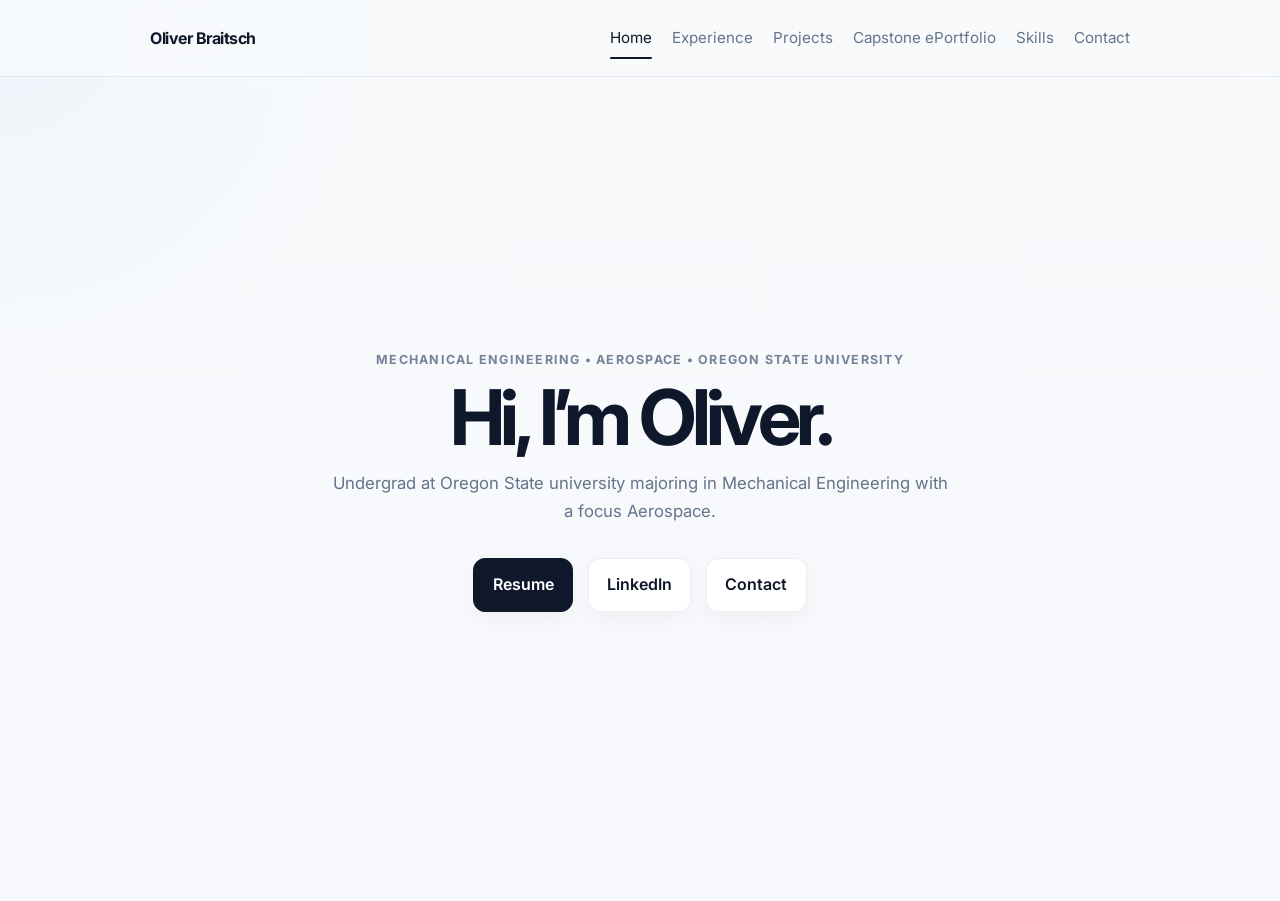
==== index.html @ 0f9520f4 "Update index.html" ====
<!DOCTYPE html>
<html lang="en">
<head>
  <meta charset="UTF-8" />
  <meta name="viewport" content="width=device-width, initial-scale=1.0" />
  <title>Oliver Braitsch</title>
  <link rel="preconnect" href="https://fonts.googleapis.com" />
  <link rel="preconnect" href="https://fonts.gstatic.com" crossorigin />
  <link href="https://fonts.googleapis.com/css2?family=Inter:wght@400;500;600;700&display=swap" rel="stylesheet" />
  <link rel="stylesheet" href="styles.css" />
</head>
<body>
  <header class="site-header">
    <div class="container nav">
      <a class="brand" href="index.html">Oliver Braitsch</a>
      <nav class="nav-links">
        <a class="active" href="index.html">Home</a>
        <a href="experience.html">Experience</a>
        <a href="projects.html">Projects</a>
        <a href="eportfolio.html">Capstone ePortfolio</a>
        <a href="skills.html">Skills</a>
        <a href="contact.html">Contact</a>
      </nav>
    </div>
  </header>

  <main class="center-home">
    <div class="home-content fade-in">
      <p class="kicker">Mechanical Engineering • Aerospace • Oregon State University</p>
      <h1>Hi, I’m Oliver.</h1>
      <p class="lead" style="margin: 0.25rem auto 0;">
        Undergrad at Oregon State university majoring in Mechanical Engineering with a focus Aerospace.
      </p>

      <div class="home-links fade-in delay-1">
        <a class="button primary" href="resume.pdf" target="_blank">Resume</a>
        <a class="button" href="https://linkedin.com/in/Oliver-Braitsch" target="_blank">LinkedIn</a>
        <a class="button" href="contact.html">Contact</a>
      </div>
    </div>
  </main>
</body>
</html>
---- styles.css ----
:root {
  --bg: #f6f8fb;
  --surface: rgba(255, 255, 255, 0.82);
  --surface-solid: #ffffff;
  --text: #0f172a;
  --muted: #64748b;
  --line: rgba(148, 163, 184, 0.18);
  --accent: #2563eb;
  --accent-soft: rgba(37, 99, 235, 0.08);
  --max: 980px;
  --radius: 22px;
  --shadow-sm: 0 6px 20px rgba(15, 23, 42, 0.04);
  --shadow-md: 0 12px 30px rgba(15, 23, 42, 0.06);
}

* {
  box-sizing: border-box;
}

html {
  scroll-behavior: smooth;
}

body {
  margin: 0;
  font-family: "Inter", Arial, Helvetica, sans-serif;
  background:
    radial-gradient(circle at top left, rgba(37, 99, 235, 0.04), transparent 25%),
    linear-gradient(180deg, #f8fafc 0%, #f6f8fb 100%);
  color: var(--text);
  line-height: 1.55;
}

a {
  color: inherit;
  text-decoration: none;
}

.container {
  width: min(calc(100% - 2rem), var(--max));
  margin: 0 auto;
}

.site-header {
  position: sticky;
  top: 0;
  z-index: 100;
  background: rgba(248, 250, 252, 0.78);
  backdrop-filter: blur(16px);
  border-bottom: 1px solid var(--line);
}

.nav {
  min-height: 76px;
  display: flex;
  align-items: center;
  justify-content: space-between;
  gap: 1rem;
  flex-wrap: wrap;
}

.brand {
  font-size: 1rem;
  font-weight: 700;
  letter-spacing: -0.03em;
}

.nav-links {
  display: flex;
  gap: 1.25rem;
  flex-wrap: wrap;
  align-items: center;
}

.nav-links a {
  font-size: 0.95rem;
  color: var(--muted);
  padding: 0.35rem 0;
  position: relative;
  transition: color 0.2s ease;
}

.nav-links a::after {
  content: "";
  position: absolute;
  left: 0;
  bottom: -0.2rem;
  width: 100%;
  height: 2px;
  border-radius: 999px;
  background: var(--text);
  transform: scaleX(0);
  transform-origin: center;
  transition: transform 0.2s ease;
}

.nav-links a:hover,
.nav-links a.active {
  color: var(--text);
}

.nav-links a.active::after {
  transform: scaleX(1);
}

main {
  padding: 4rem 0 5rem;
}

section {
  margin-bottom: 3.5rem;
}

.hero {
  min-height: calc(100vh - 76px);
  display: flex;
  align-items: center;
  justify-content: center;
}

h1 {
  font-size: clamp(2.5rem, 7vw, 4.8rem);
  line-height: 0.96;
  letter-spacing: -0.06em;
  margin: 0 0 1rem;
}

h2 {
  font-size: clamp(2rem, 4vw, 3rem);
  line-height: 1.02;
  letter-spacing: -0.05em;
  margin: 0 0 0.7rem;
}

h2::after {
  content: "";
  display: block;
  width: 42px;
  height: 3px;
  border-radius: 999px;
  background: var(--accent);
  margin-top: 0.55rem;
}

h3 {
  margin: 0;
  font-size: 1.12rem;
  line-height: 1.25;
  letter-spacing: -0.03em;
}

p {
  margin: 0;
}

.lead {
  max-width: 620px;
  color: var(--muted);
  font-size: 1.05rem;
  line-height: 1.65;
}

.section-intro {
  margin-bottom: 1.5rem;
}

.section-intro .lead {
  margin-top: 0.25rem;
}

.button-row {
  display: flex;
  justify-content: center;
  gap: 0.85rem;
  flex-wrap: wrap;
  margin-top: 1.75rem;
}

.button {
  display: inline-flex;
  align-items: center;
  justify-content: center;
  min-height: 46px;
  padding: 0.85rem 1.15rem;
  border-radius: 12px;
  border: 1px solid var(--line);
  background: var(--surface-solid);
  color: var(--text);
  font-weight: 600;
  box-shadow: var(--shadow-sm);
  transition: transform 0.2s ease, box-shadow 0.2s ease, border-color 0.2s ease;
}

.button:hover {
  transform: translateY(-1px);
  box-shadow: var(--shadow-md);
  border-color: rgba(15, 23, 42, 0.12);
}

.button.primary {
  background: var(--text);
  color: #ffffff;
  border-color: var(--text);
}

.grid-2,
.grid-3,
.simple-stack {
  display: grid;
  gap: 1rem;
}

.grid-2 {
  grid-template-columns: repeat(2, minmax(0, 1fr));
}

.grid-3 {
  grid-template-columns: repeat(3, minmax(0, 1fr));
}

.card {
  background: var(--surface);
  border: 1px solid var(--line);
  border-radius: var(--radius);
  padding: 1.2rem 1.25rem;
  box-shadow: var(--shadow-sm);
  backdrop-filter: blur(10px);
  transition: transform 0.2s ease, box-shadow 0.2s ease, border-color 0.2s ease;
}

.card:hover {
  transform: translateY(-2px);
  box-shadow: var(--shadow-md);
  border-color: rgba(15, 23, 42, 0.1);
}

.kicker {
  font-size: 0.78rem;
  font-weight: 700;
  text-transform: uppercase;
  letter-spacing: 0.1em;
  color: #74839a;
  margin-bottom: 0.7rem;
}

.muted {
  color: var(--muted);
  margin-top: 0.45rem;
}

.list {
  margin: 0.85rem 0 0;
  padding-left: 1.1rem;
  color: var(--muted);
}

.list li {
  margin-bottom: 0.45rem;
  padding-left: 0.1rem;
}

.link-inline {
  color: var(--accent);
  font-weight: 600;
  transition: opacity 0.2s ease;
}

.link-inline:hover {
  opacity: 0.8;
  text-decoration: underline;
}

.site-footer {
  border-top: 1px solid var(--line);
  padding: 1.5rem 0 2rem;
  color: var(--muted);
  font-size: 0.95rem;
}

.center-home {
  min-height: calc(100vh - 76px);
  display: flex;
  align-items: center;
  justify-content: center;
  text-align: center;
}

.home-content {
  max-width: 680px;
}

.home-links {
  margin-top: 2rem;
  display: flex;
  justify-content: center;
  gap: 0.9rem;
  flex-wrap: wrap;
}

.skill-tags {
  display: flex;
  flex-wrap: wrap;
  gap: 0.55rem;
  margin-top: 0.9rem;
}

.skill-tags span {
  font-size: 0.8rem;
  line-height: 1;
  padding: 0.5rem 0.72rem;
  border-radius: 999px;
  background: var(--accent-soft);
  border: 1px solid rgba(37, 99, 235, 0.08);
  color: var(--text);
  white-space: nowrap;
}

.contact-wrapper {
  text-align: center;
  max-width: 720px;
  margin: 0 auto;
}

.contact-wrapper .lead {
  margin: 0.5rem auto 0;
}

.contact-cards {
  display: flex;
  justify-content: center;
  gap: 1.2rem;
  margin-top: 2rem;
  flex-wrap: wrap;
}

.contact-card {
  width: 280px;
  text-align: center;
}

.fade-in {
  animation: fadeUp 0.5s ease both;
}

.fade-in.delay-1 {
  animation-delay: 0.08s;
}

.fade-in.delay-2 {
  animation-delay: 0.16s;
}

@keyframes fadeUp {
  from {
    opacity: 0;
    transform: translateY(10px);
  }
  to {
    opacity: 1;
    transform: translateY(0);
  }
}

@media (max-width: 820px) {
  main {
    padding: 3rem 0 4rem;
  }

  .grid-2,
  .grid-3 {
    grid-template-columns: 1fr;
  }

  .nav {
    padding: 0.8rem 0;
  }

  h1 {
    font-size: clamp(2.2rem, 10vw, 3.8rem);
  }

  h2 {
    font-size: clamp(1.8rem, 7vw, 2.4rem);
  }

  .card {
    padding: 1.05rem 1.05rem;
  }

  .contact-card {
    width: 100%;
  }
}
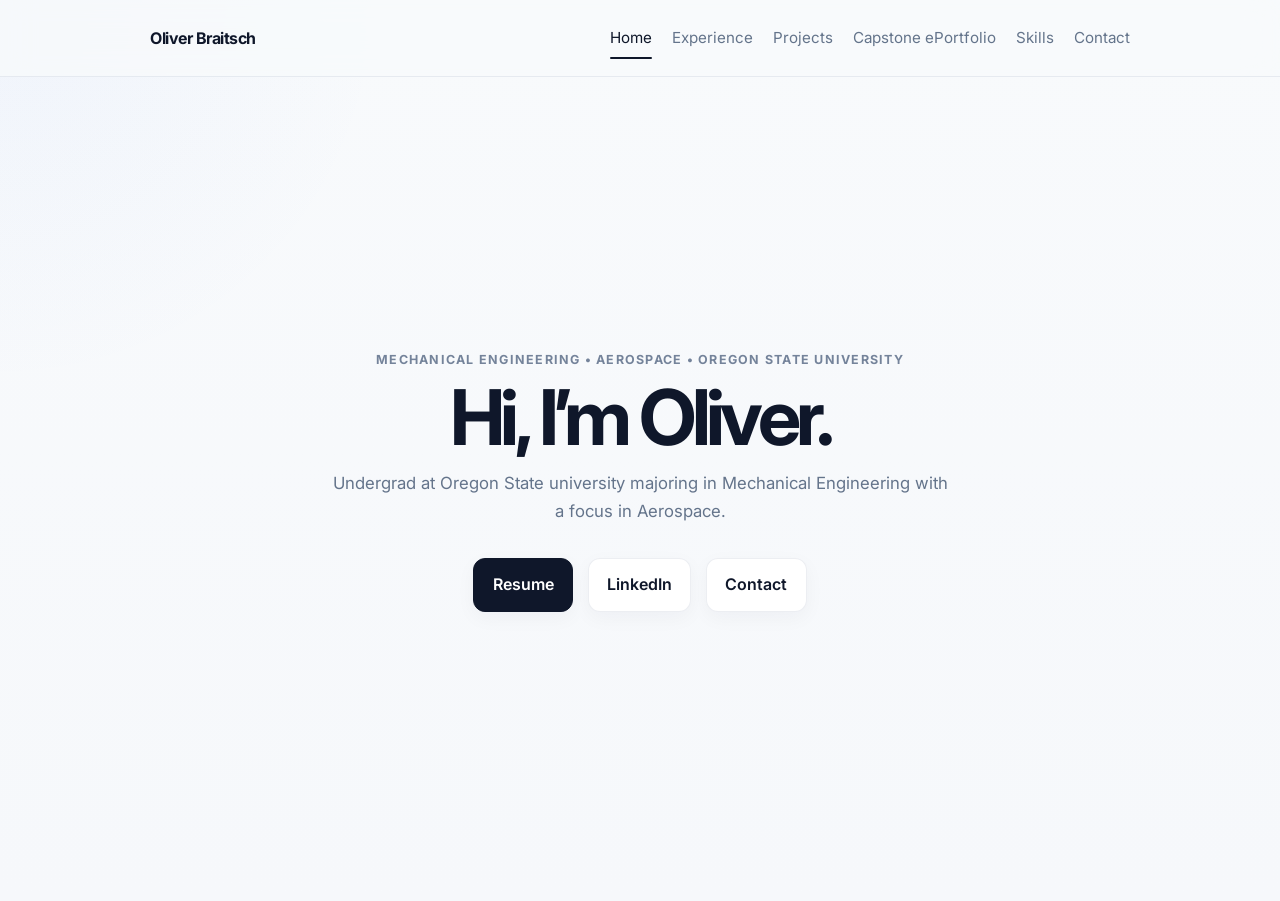
==== commit 9a2c80ee: "Update index.html" ====
--- a/index.html
+++ b/index.html
@@ -29,7 +29,7 @@
       <p class="kicker">Mechanical Engineering • Aerospace • Oregon State University</p>
       <h1>Hi, I’m Oliver.</h1>
       <p class="lead" style="margin: 0.25rem auto 0;">
-        Undergrad at Oregon State university majoring in Mechanical Engineering with a focus Aerospace.
+        Undergrad at Oregon State university majoring in Mechanical Engineering with a focus in Aerospace.
       </p>
 
       <div class="home-links fade-in delay-1">
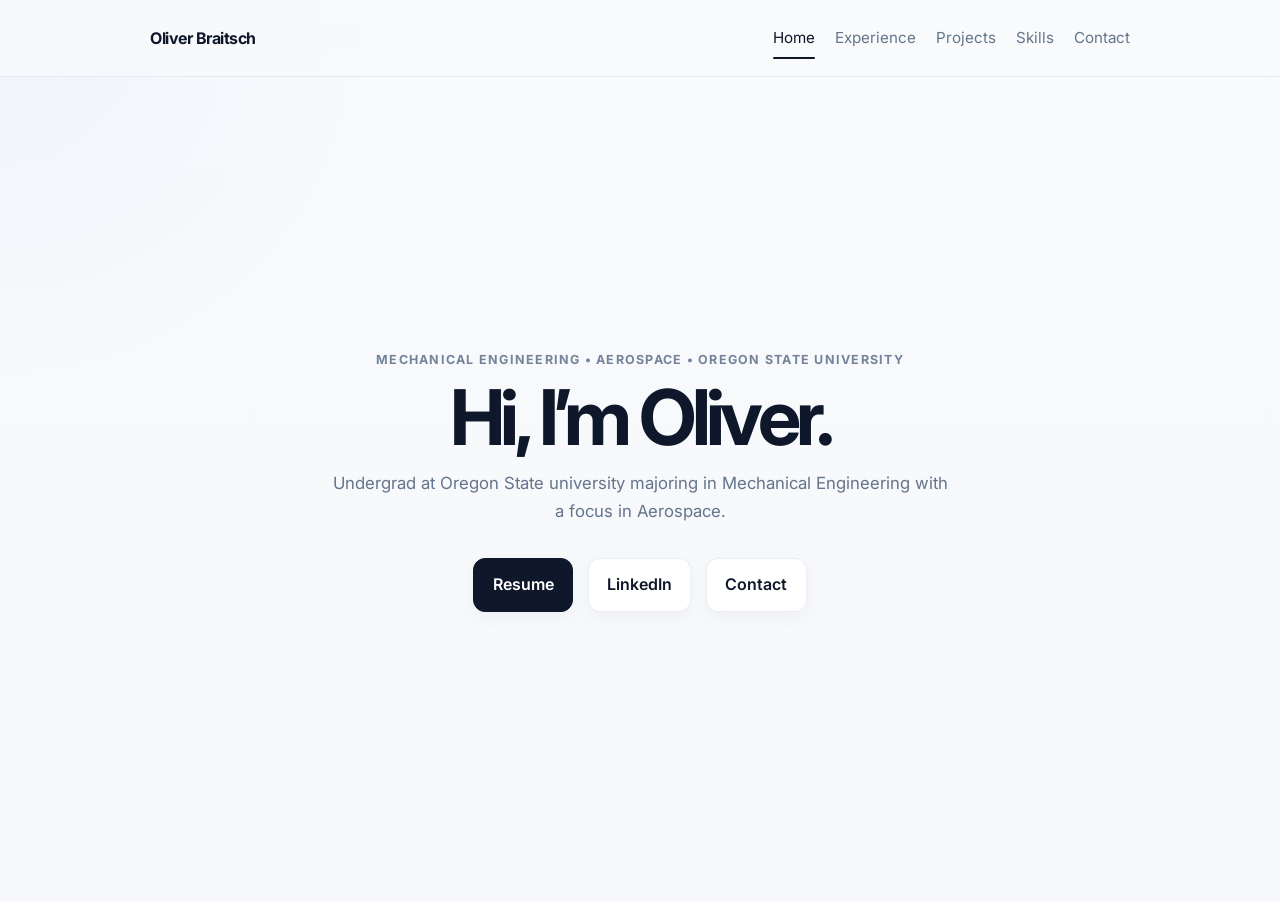
==== commit 901c43bf: "Update index.html" ====
--- a/index.html
+++ b/index.html
@@ -17,7 +17,6 @@
         <a class="active" href="index.html">Home</a>
         <a href="experience.html">Experience</a>
         <a href="projects.html">Projects</a>
-        <a href="eportfolio.html">Capstone ePortfolio</a>
         <a href="skills.html">Skills</a>
         <a href="contact.html">Contact</a>
       </nav>
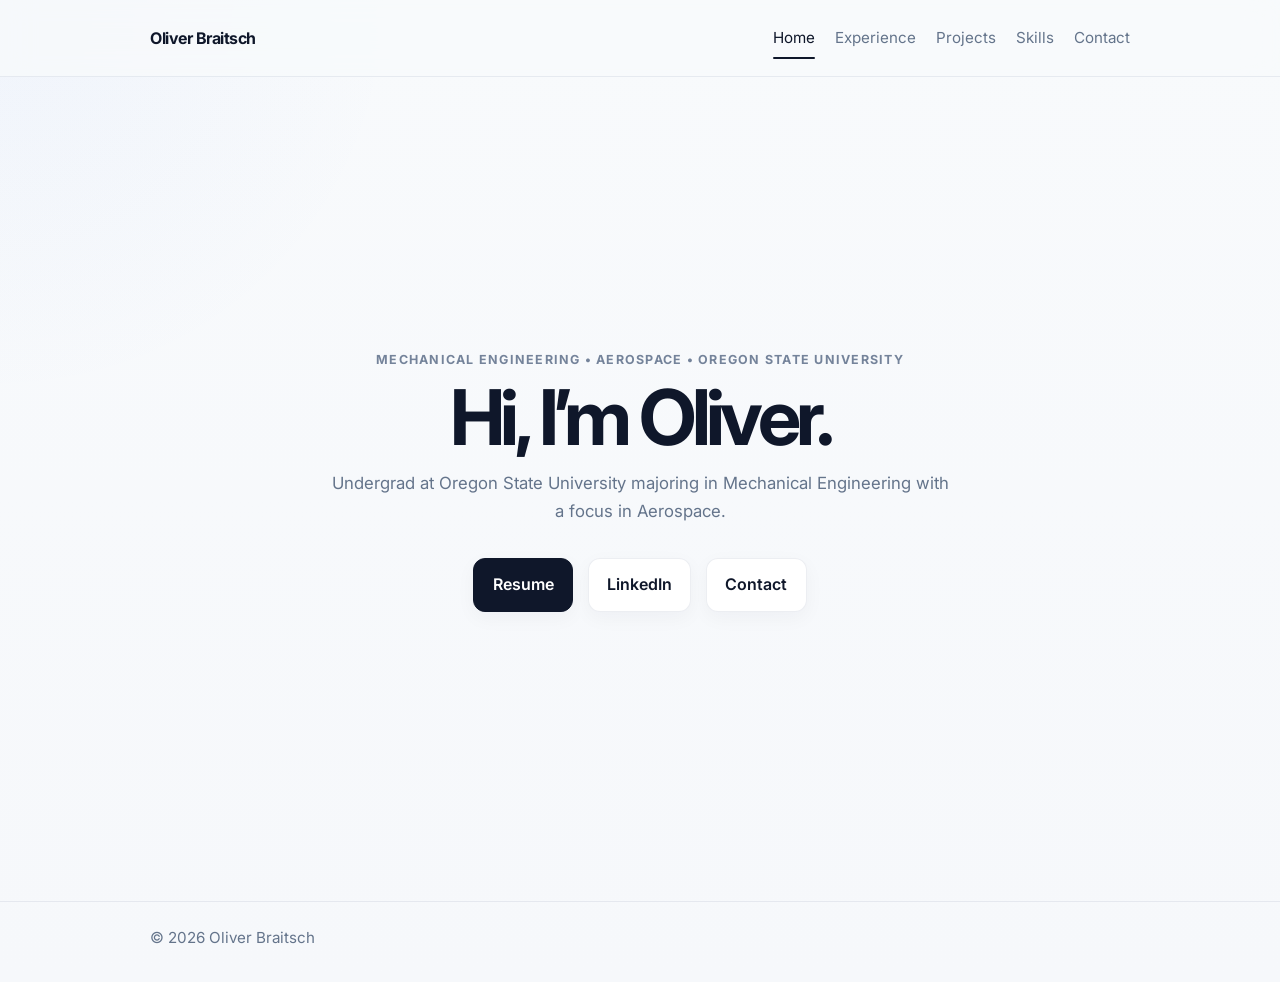
==== commit e31fc558: "Update errors" ====
--- a/index.html
+++ b/index.html
@@ -3,13 +3,15 @@
 <head>
   <meta charset="UTF-8" />
   <meta name="viewport" content="width=device-width, initial-scale=1.0" />
+  <meta name="description" content="Oliver Braitsch — Mechanical Engineering student at Oregon State University, aerospace focus. Resume, experience, projects, and contact." />
   <title>Oliver Braitsch</title>
   <link rel="preconnect" href="https://fonts.googleapis.com" />
   <link rel="preconnect" href="https://fonts.gstatic.com" crossorigin />
   <link href="https://fonts.googleapis.com/css2?family=Inter:wght@400;500;600;700&display=swap" rel="stylesheet" />
-  <link rel="stylesheet" href="styles.css" />
+  <link rel="stylesheet" href="css/styles.css" />
 </head>
 <body>
+  <a class="skip-link" href="#main">Skip to main content</a>
   <header class="site-header">
     <div class="container nav">
       <a class="brand" href="index.html">Oliver Braitsch</a>
@@ -23,20 +25,24 @@
     </div>
   </header>
 
-  <main class="center-home">
+  <main id="main" class="center-home">
     <div class="home-content fade-in">
       <p class="kicker">Mechanical Engineering • Aerospace • Oregon State University</p>
       <h1>Hi, I’m Oliver.</h1>
-      <p class="lead" style="margin: 0.25rem auto 0;">
-        Undergrad at Oregon State university majoring in Mechanical Engineering with a focus in Aerospace.
+      <p class="lead">
+        Undergrad at Oregon State University majoring in Mechanical Engineering with a focus in Aerospace.
       </p>
 
       <div class="home-links fade-in delay-1">
-        <a class="button primary" href="resume.pdf" target="_blank">Resume</a>
-        <a class="button" href="https://linkedin.com/in/Oliver-Braitsch" target="_blank">LinkedIn</a>
+        <a class="button primary" href="assets/files/resume.pdf" target="_blank" rel="noopener noreferrer">Resume</a>
+        <a class="button" href="https://www.linkedin.com/in/oliver-braitsch" target="_blank" rel="noopener noreferrer">LinkedIn</a>
         <a class="button" href="contact.html">Contact</a>
       </div>
     </div>
   </main>
+
+  <footer class="site-footer">
+    <div class="container">© 2026 Oliver Braitsch</div>
+  </footer>
 </body>
 </html>
--- a/css/styles.css
+++ b/css/styles.css
@@ -0,0 +1,454 @@
+:root {
+  --bg: #f6f8fb;
+  --surface: rgba(255, 255, 255, 0.82);
+  --surface-solid: #ffffff;
+  --text: #0f172a;
+  --muted: #64748b;
+  --line: rgba(148, 163, 184, 0.18);
+  --accent: #2563eb;
+  --accent-soft: rgba(37, 99, 235, 0.08);
+  --max: 980px;
+  --radius: 22px;
+  --shadow-sm: 0 6px 20px rgba(15, 23, 42, 0.04);
+  --shadow-md: 0 12px 30px rgba(15, 23, 42, 0.06);
+}
+
+* {
+  box-sizing: border-box;
+}
+
+html {
+  scroll-behavior: smooth;
+}
+
+body {
+  margin: 0;
+  font-family: "Inter", Arial, Helvetica, sans-serif;
+  background:
+    radial-gradient(circle at top left, rgba(37, 99, 235, 0.04), transparent 25%),
+    linear-gradient(180deg, #f8fafc 0%, #f6f8fb 100%);
+  color: var(--text);
+  line-height: 1.55;
+}
+
+a {
+  color: inherit;
+  text-decoration: none;
+}
+
+.skip-link {
+  position: absolute;
+  left: 0.75rem;
+  top: -100px;
+  z-index: 200;
+  padding: 0.5rem 1rem;
+  background: var(--surface-solid);
+  border: 1px solid var(--line);
+  border-radius: 10px;
+  font-weight: 600;
+  font-size: 0.9rem;
+  color: var(--text);
+  box-shadow: var(--shadow-sm);
+  transition: top 0.15s ease;
+}
+
+.skip-link:focus {
+  top: 0.75rem;
+}
+
+.skip-link:focus-visible {
+  outline: 2px solid var(--accent);
+  outline-offset: 3px;
+}
+
+a:focus-visible,
+.button:focus-visible,
+.link-inline:focus-visible,
+.nav-links a:focus-visible {
+  outline: 2px solid var(--accent);
+  outline-offset: 3px;
+}
+
+@media (prefers-reduced-motion: reduce) {
+  html {
+    scroll-behavior: auto;
+  }
+
+  .skip-link {
+    transition: none;
+  }
+
+  .fade-in,
+  .fade-in.delay-1,
+  .fade-in.delay-2 {
+    animation: none !important;
+  }
+}
+
+.container {
+  width: min(calc(100% - 2rem), var(--max));
+  margin: 0 auto;
+}
+
+.site-header {
+  position: sticky;
+  top: 0;
+  z-index: 100;
+  background: rgba(248, 250, 252, 0.78);
+  backdrop-filter: blur(16px);
+  border-bottom: 1px solid var(--line);
+}
+
+.nav {
+  min-height: 76px;
+  display: flex;
+  align-items: center;
+  justify-content: space-between;
+  gap: 1rem;
+  flex-wrap: wrap;
+}
+
+.brand {
+  font-size: 1rem;
+  font-weight: 700;
+  letter-spacing: -0.03em;
+}
+
+.nav-links {
+  display: flex;
+  gap: 1.25rem;
+  flex-wrap: wrap;
+  align-items: center;
+}
+
+.nav-links a {
+  font-size: 0.95rem;
+  color: var(--muted);
+  padding: 0.35rem 0;
+  position: relative;
+  transition: color 0.2s ease;
+}
+
+.nav-links a::after {
+  content: "";
+  position: absolute;
+  left: 0;
+  bottom: -0.2rem;
+  width: 100%;
+  height: 2px;
+  border-radius: 999px;
+  background: var(--text);
+  transform: scaleX(0);
+  transform-origin: center;
+  transition: transform 0.2s ease;
+}
+
+.nav-links a:hover,
+.nav-links a.active {
+  color: var(--text);
+}
+
+.nav-links a.active::after {
+  transform: scaleX(1);
+}
+
+main {
+  padding: 4rem 0 5rem;
+}
+
+section {
+  margin-bottom: 3.5rem;
+}
+
+.hero {
+  min-height: calc(100vh - 76px);
+  display: flex;
+  align-items: center;
+  justify-content: center;
+}
+
+h1 {
+  font-size: clamp(2.5rem, 7vw, 4.8rem);
+  line-height: 0.96;
+  letter-spacing: -0.06em;
+  margin: 0 0 1rem;
+}
+
+h2 {
+  font-size: clamp(2rem, 4vw, 3rem);
+  line-height: 1.02;
+  letter-spacing: -0.05em;
+  margin: 0 0 0.7rem;
+}
+
+h2::after {
+  content: "";
+  display: block;
+  width: 42px;
+  height: 3px;
+  border-radius: 999px;
+  background: var(--accent);
+  margin-top: 0.55rem;
+}
+
+h3 {
+  margin: 0;
+  font-size: 1.12rem;
+  line-height: 1.25;
+  letter-spacing: -0.03em;
+}
+
+p {
+  margin: 0;
+}
+
+.lead {
+  max-width: 620px;
+  color: var(--muted);
+  font-size: 1.05rem;
+  line-height: 1.65;
+}
+
+.section-intro {
+  margin-bottom: 1.5rem;
+}
+
+.section-intro .lead {
+  margin-top: 0.25rem;
+}
+
+.button-row {
+  display: flex;
+  justify-content: center;
+  gap: 0.85rem;
+  flex-wrap: wrap;
+  margin-top: 1.75rem;
+}
+
+.button {
+  display: inline-flex;
+  align-items: center;
+  justify-content: center;
+  min-height: 46px;
+  padding: 0.85rem 1.15rem;
+  border-radius: 12px;
+  border: 1px solid var(--line);
+  background: var(--surface-solid);
+  color: var(--text);
+  font-weight: 600;
+  box-shadow: var(--shadow-sm);
+  transition: transform 0.2s ease, box-shadow 0.2s ease, border-color 0.2s ease;
+}
+
+.button:hover {
+  transform: translateY(-1px);
+  box-shadow: var(--shadow-md);
+  border-color: rgba(15, 23, 42, 0.12);
+}
+
+.button.primary {
+  background: var(--text);
+  color: #ffffff;
+  border-color: var(--text);
+}
+
+.grid-2,
+.grid-3,
+.simple-stack {
+  display: grid;
+  gap: 1rem;
+}
+
+.grid-2 {
+  grid-template-columns: repeat(2, minmax(0, 1fr));
+}
+
+.grid-3 {
+  grid-template-columns: repeat(3, minmax(0, 1fr));
+}
+
+.card {
+  background: var(--surface);
+  border: 1px solid var(--line);
+  border-radius: var(--radius);
+  padding: 1.2rem 1.25rem;
+  box-shadow: var(--shadow-sm);
+  backdrop-filter: blur(10px);
+  transition: transform 0.2s ease, box-shadow 0.2s ease, border-color 0.2s ease;
+}
+
+.card:hover {
+  transform: translateY(-2px);
+  box-shadow: var(--shadow-md);
+  border-color: rgba(15, 23, 42, 0.1);
+}
+
+.kicker {
+  font-size: 0.78rem;
+  font-weight: 700;
+  text-transform: uppercase;
+  letter-spacing: 0.1em;
+  color: #74839a;
+  margin-bottom: 0.7rem;
+}
+
+.muted {
+  color: var(--muted);
+  margin-top: 0.45rem;
+}
+
+.list {
+  margin: 0.85rem 0 0;
+  padding-left: 1.1rem;
+  color: var(--muted);
+}
+
+.list li {
+  margin-bottom: 0.45rem;
+  padding-left: 0.1rem;
+}
+
+.link-inline {
+  color: var(--accent);
+  font-weight: 600;
+  transition: opacity 0.2s ease;
+}
+
+.link-inline:hover {
+  opacity: 0.8;
+  text-decoration: underline;
+}
+
+.site-footer {
+  border-top: 1px solid var(--line);
+  padding: 1.5rem 0 2rem;
+  color: var(--muted);
+  font-size: 0.95rem;
+}
+
+.center-home {
+  min-height: calc(100vh - 76px);
+  display: flex;
+  align-items: center;
+  justify-content: center;
+  text-align: center;
+}
+
+.home-content {
+  max-width: 680px;
+}
+
+.home-content .lead {
+  margin: 0.25rem auto 0;
+}
+
+.eportfolio-stack {
+  margin-top: 2rem;
+}
+
+.card-link-row {
+  margin-top: 0.6rem;
+}
+
+.home-links {
+  margin-top: 2rem;
+  display: flex;
+  justify-content: center;
+  gap: 0.9rem;
+  flex-wrap: wrap;
+}
+
+.skill-tags {
+  display: flex;
+  flex-wrap: wrap;
+  gap: 0.55rem;
+  margin-top: 0.9rem;
+}
+
+.skill-tags span {
+  font-size: 0.8rem;
+  line-height: 1;
+  padding: 0.5rem 0.72rem;
+  border-radius: 999px;
+  background: var(--accent-soft);
+  border: 1px solid rgba(37, 99, 235, 0.08);
+  color: var(--text);
+  white-space: nowrap;
+}
+
+.contact-wrapper {
+  text-align: center;
+  max-width: 720px;
+  margin: 0 auto;
+}
+
+.contact-wrapper .lead {
+  margin: 0.5rem auto 0;
+}
+
+.contact-cards {
+  display: flex;
+  justify-content: center;
+  gap: 1.2rem;
+  margin-top: 2rem;
+  flex-wrap: wrap;
+}
+
+.contact-card {
+  width: 280px;
+  text-align: center;
+}
+
+.fade-in {
+  animation: fadeUp 0.5s ease both;
+}
+
+.fade-in.delay-1 {
+  animation-delay: 0.08s;
+}
+
+.fade-in.delay-2 {
+  animation-delay: 0.16s;
+}
+
+@keyframes fadeUp {
+  from {
+    opacity: 0;
+    transform: translateY(10px);
+  }
+  to {
+    opacity: 1;
+    transform: translateY(0);
+  }
+}
+
+@media (max-width: 820px) {
+  main {
+    padding: 3rem 0 4rem;
+  }
+
+  .grid-2,
+  .grid-3 {
+    grid-template-columns: 1fr;
+  }
+
+  .nav {
+    padding: 0.8rem 0;
+  }
+
+  h1 {
+    font-size: clamp(2.2rem, 10vw, 3.8rem);
+  }
+
+  h2 {
+    font-size: clamp(1.8rem, 7vw, 2.4rem);
+  }
+
+  .card {
+    padding: 1.05rem 1.05rem;
+  }
+
+  .contact-card {
+    width: 100%;
+  }
+}
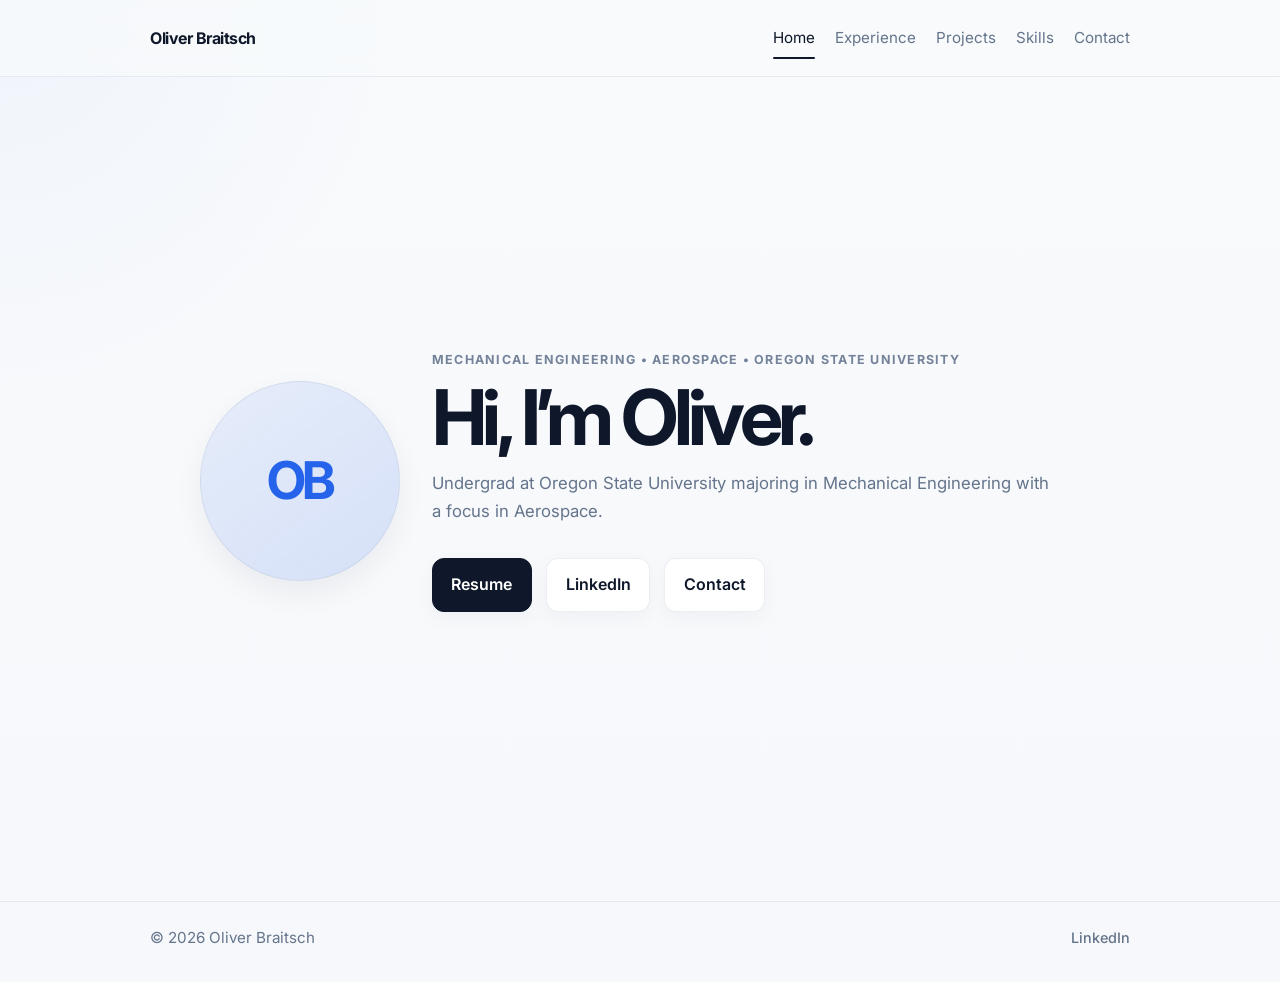
==== commit 2e48a854: "Update styles" ====
--- a/index.html
+++ b/index.html
@@ -4,11 +4,50 @@
   <meta charset="UTF-8" />
   <meta name="viewport" content="width=device-width, initial-scale=1.0" />
   <meta name="description" content="Oliver Braitsch — Mechanical Engineering student at Oregon State University, aerospace focus. Resume, experience, projects, and contact." />
+  <meta name="theme-color" content="#f6f8fb" media="(prefers-color-scheme: light)" />
+  <meta name="theme-color" content="#0b1120" media="(prefers-color-scheme: dark)" />
   <title>Oliver Braitsch</title>
+  <link rel="canonical" href="https://obraitsch.github.io/" />
+  <meta property="og:type" content="website" />
+  <meta property="og:site_name" content="Oliver Braitsch" />
+  <meta property="og:title" content="Oliver Braitsch" />
+  <meta property="og:description" content="Mechanical Engineering student at Oregon State University, aerospace focus. Resume, experience, projects, and contact." />
+  <meta property="og:url" content="https://obraitsch.github.io/" />
+  <meta property="og:image" content="https://obraitsch.github.io/assets/images/og-image.svg" />
+  <meta name="twitter:card" content="summary_large_image" />
+  <meta name="twitter:title" content="Oliver Braitsch" />
+  <meta name="twitter:description" content="Mechanical Engineering student at Oregon State University, aerospace focus. Resume, experience, projects, and contact." />
+  <meta name="twitter:image" content="https://obraitsch.github.io/assets/images/og-image.svg" />
+  <link rel="icon" href="assets/images/favicon.svg" type="image/svg+xml" />
   <link rel="preconnect" href="https://fonts.googleapis.com" />
   <link rel="preconnect" href="https://fonts.gstatic.com" crossorigin />
   <link href="https://fonts.googleapis.com/css2?family=Inter:wght@400;500;600;700&display=swap" rel="stylesheet" />
   <link rel="stylesheet" href="css/styles.css" />
+  <script type="application/ld+json">
+  {
+    "@context": "https://schema.org",
+    "@graph": [
+      {
+        "@type": "WebSite",
+        "name": "Oliver Braitsch",
+        "url": "https://obraitsch.github.io/"
+      },
+      {
+        "@type": "Person",
+        "name": "Oliver Braitsch",
+        "url": "https://obraitsch.github.io/",
+        "jobTitle": "Mechanical Engineering Student",
+        "affiliation": {
+          "@type": "CollegeOrUniversity",
+          "name": "Oregon State University"
+        },
+        "sameAs": [
+          "https://www.linkedin.com/in/oliver-braitsch"
+        ]
+      }
+    ]
+  }
+  </script>
 </head>
 <body>
   <a class="skip-link" href="#main">Skip to main content</a>
@@ -25,24 +64,35 @@
     </div>
   </header>
 
-  <main id="main" class="center-home">
-    <div class="home-content fade-in">
-      <p class="kicker">Mechanical Engineering • Aerospace • Oregon State University</p>
-      <h1>Hi, I’m Oliver.</h1>
-      <p class="lead">
-        Undergrad at Oregon State University majoring in Mechanical Engineering with a focus in Aerospace.
-      </p>
+  <main id="main" class="center-home home-hero-page">
+    <div class="home-hero">
+      <div class="home-avatar fade-in" role="img" aria-label="Oliver Braitsch initials">
+        <span class="home-avatar__initials" aria-hidden="true">OB</span>
+      </div>
+      <div class="home-content fade-in delay-1">
+        <p class="kicker">Mechanical Engineering • Aerospace • Oregon State University</p>
+        <h1>Hi, I’m Oliver.</h1>
+        <p class="lead">
+          Undergrad at Oregon State University majoring in Mechanical Engineering with a focus in Aerospace.
+        </p>
 
-      <div class="home-links fade-in delay-1">
-        <a class="button primary" href="assets/files/resume.pdf" target="_blank" rel="noopener noreferrer">Resume</a>
-        <a class="button" href="https://www.linkedin.com/in/oliver-braitsch" target="_blank" rel="noopener noreferrer">LinkedIn</a>
-        <a class="button" href="contact.html">Contact</a>
+        <div class="home-links fade-in delay-2">
+          <a class="button primary" href="assets/files/resume.pdf" target="_blank" rel="noopener noreferrer">Resume</a>
+          <a class="button" href="https://www.linkedin.com/in/oliver-braitsch" target="_blank" rel="noopener noreferrer">LinkedIn</a>
+          <a class="button" href="contact.html">Contact</a>
+        </div>
       </div>
     </div>
   </main>
 
   <footer class="site-footer">
-    <div class="container">© 2026 Oliver Braitsch</div>
+    <div class="container footer-inner">
+      <span>© 2026 Oliver Braitsch</span>
+      <div class="footer-social">
+        <a href="https://www.linkedin.com/in/oliver-braitsch" target="_blank" rel="noopener noreferrer">LinkedIn</a>
+      </div>
+    </div>
   </footer>
+  <script src="assets/js/site.js" defer></script>
 </body>
 </html>
--- a/css/styles.css
+++ b/css/styles.css
@@ -7,6 +7,8 @@
   --line: rgba(148, 163, 184, 0.18);
   --accent: #2563eb;
   --accent-soft: rgba(37, 99, 235, 0.08);
+  --kicker-color: #74839a;
+  --tag-border: rgba(37, 99, 235, 0.08);
   --max: 980px;
   --radius: 22px;
   --shadow-sm: 0 6px 20px rgba(15, 23, 42, 0.04);
@@ -288,7 +290,7 @@
   font-weight: 700;
   text-transform: uppercase;
   letter-spacing: 0.1em;
-  color: #74839a;
+  color: var(--kicker-color);
   margin-bottom: 0.7rem;
 }
 
@@ -326,6 +328,35 @@
   font-size: 0.95rem;
 }
 
+.footer-inner {
+  display: flex;
+  flex-wrap: wrap;
+  align-items: center;
+  justify-content: space-between;
+  gap: 1rem;
+}
+
+.footer-social {
+  display: flex;
+  align-items: center;
+  gap: 0.5rem;
+  font-size: 0.9rem;
+}
+
+.footer-social a {
+  color: var(--muted);
+  font-weight: 500;
+}
+
+.footer-social a:hover {
+  color: var(--text);
+}
+
+.footer-dot {
+  color: var(--line);
+  user-select: none;
+}
+
 .center-home {
   min-height: calc(100vh - 76px);
   display: flex;
@@ -334,6 +365,58 @@
   text-align: center;
 }
 
+.home-hero-page.center-home {
+  padding-left: 1rem;
+  padding-right: 1rem;
+}
+
+.home-hero {
+  display: grid;
+  gap: 2rem;
+  align-items: center;
+  justify-items: center;
+  width: 100%;
+  max-width: 880px;
+  margin: 0 auto;
+  text-align: center;
+}
+
+@media (min-width: 768px) {
+  .home-hero {
+    grid-template-columns: auto minmax(0, 1fr);
+    justify-items: start;
+    text-align: left;
+  }
+
+  .home-hero .home-content {
+    text-align: left;
+  }
+
+  .home-hero .home-links {
+    justify-content: flex-start;
+  }
+}
+
+.home-avatar {
+  width: clamp(120px, 28vw, 200px);
+  aspect-ratio: 1;
+  border-radius: 50%;
+  background: linear-gradient(145deg, var(--accent-soft), rgba(37, 99, 235, 0.16));
+  border: 1px solid var(--line);
+  display: grid;
+  place-items: center;
+  box-shadow: var(--shadow-md);
+  flex-shrink: 0;
+}
+
+.home-avatar__initials {
+  font-size: clamp(2rem, 6vw, 3.25rem);
+  font-weight: 700;
+  letter-spacing: -0.06em;
+  color: var(--accent);
+  line-height: 1;
+}
+
 .home-content {
   max-width: 680px;
 }
@@ -348,6 +431,96 @@
 
 .card-link-row {
   margin-top: 0.6rem;
+}
+
+.project-card {
+  padding: 0;
+  display: flex;
+  flex-direction: column;
+  overflow: hidden;
+}
+
+.project-card__bar {
+  height: 4px;
+  flex-shrink: 0;
+  background: var(
+    --project-strip,
+    linear-gradient(90deg, var(--accent), #6366f1)
+  );
+}
+
+.project-card--capstone {
+  --project-strip: linear-gradient(90deg, #2563eb, #7c3aed);
+}
+
+.project-card--lunar {
+  --project-strip: linear-gradient(90deg, #0ea5e9, #6366f1);
+}
+
+.project-card--aircraft {
+  --project-strip: linear-gradient(90deg, #64748b, #334155);
+}
+
+.project-card__body {
+  padding: 1.2rem 1.25rem;
+}
+
+.project-highlight {
+  font-size: 0.95rem;
+  font-weight: 600;
+  color: var(--text);
+  margin-top: 0.65rem;
+  line-height: 1.45;
+}
+
+.project-card__extra {
+  margin-top: 0.85rem;
+}
+
+.contact-line {
+  display: flex;
+  align-items: center;
+  justify-content: center;
+  flex-wrap: wrap;
+  gap: 0.65rem;
+  margin-top: 0.5rem;
+}
+
+.copy-btn {
+  font: inherit;
+  font-size: 0.82rem;
+  font-weight: 600;
+  color: var(--muted);
+  background: var(--surface-solid);
+  border: 1px solid var(--line);
+  border-radius: 8px;
+  padding: 0.35rem 0.65rem;
+  cursor: pointer;
+  transition: color 0.2s ease, border-color 0.2s ease, background 0.2s ease;
+}
+
+.copy-btn:hover {
+  color: var(--text);
+  border-color: rgba(15, 23, 42, 0.14);
+}
+
+.copy-btn:focus-visible {
+  outline: 2px solid var(--accent);
+  outline-offset: 2px;
+}
+
+.copy-btn[data-copied="true"] {
+  color: var(--accent);
+  border-color: var(--accent);
+}
+
+.not-found {
+  max-width: 520px;
+  padding: 0 1rem;
+}
+
+.not-found-actions {
+  margin-top: 1.75rem;
 }
 
 .home-links {
@@ -371,7 +544,7 @@
   padding: 0.5rem 0.72rem;
   border-radius: 999px;
   background: var(--accent-soft);
-  border: 1px solid rgba(37, 99, 235, 0.08);
+  border: 1px solid var(--tag-border);
   color: var(--text);
   white-space: nowrap;
 }
@@ -452,3 +625,62 @@
     width: 100%;
   }
 }
+
+@media (prefers-color-scheme: dark) {
+  :root {
+    --bg: #0b1120;
+    --surface: rgba(30, 41, 59, 0.55);
+    --surface-solid: #1e293b;
+    --text: #f1f5f9;
+    --muted: #94a3b8;
+    --line: rgba(148, 163, 184, 0.14);
+    --accent: #60a5fa;
+    --accent-soft: rgba(96, 165, 250, 0.12);
+    --kicker-color: #94a3b8;
+    --tag-border: rgba(96, 165, 250, 0.2);
+    --shadow-sm: 0 6px 20px rgba(0, 0, 0, 0.28);
+    --shadow-md: 0 12px 30px rgba(0, 0, 0, 0.38);
+  }
+
+  body {
+    background:
+      radial-gradient(circle at top left, rgba(96, 165, 250, 0.09), transparent 32%),
+      linear-gradient(180deg, #0f172a 0%, #0b1120 100%);
+  }
+
+  .site-header {
+    background: rgba(15, 23, 42, 0.88);
+  }
+
+  .skip-link {
+    background: var(--surface-solid);
+    border-color: var(--line);
+    color: var(--text);
+  }
+
+  .button.primary {
+    background: var(--accent);
+    color: #ffffff;
+    border-color: var(--accent);
+  }
+
+  .button.primary:hover {
+    border-color: var(--accent);
+  }
+
+  .button:hover {
+    border-color: rgba(241, 245, 249, 0.12);
+  }
+
+  .card:hover {
+    border-color: rgba(241, 245, 249, 0.1);
+  }
+
+  .home-avatar {
+    background: linear-gradient(145deg, var(--accent-soft), rgba(96, 165, 250, 0.18));
+  }
+
+  .copy-btn:hover {
+    border-color: rgba(241, 245, 249, 0.14);
+  }
+}
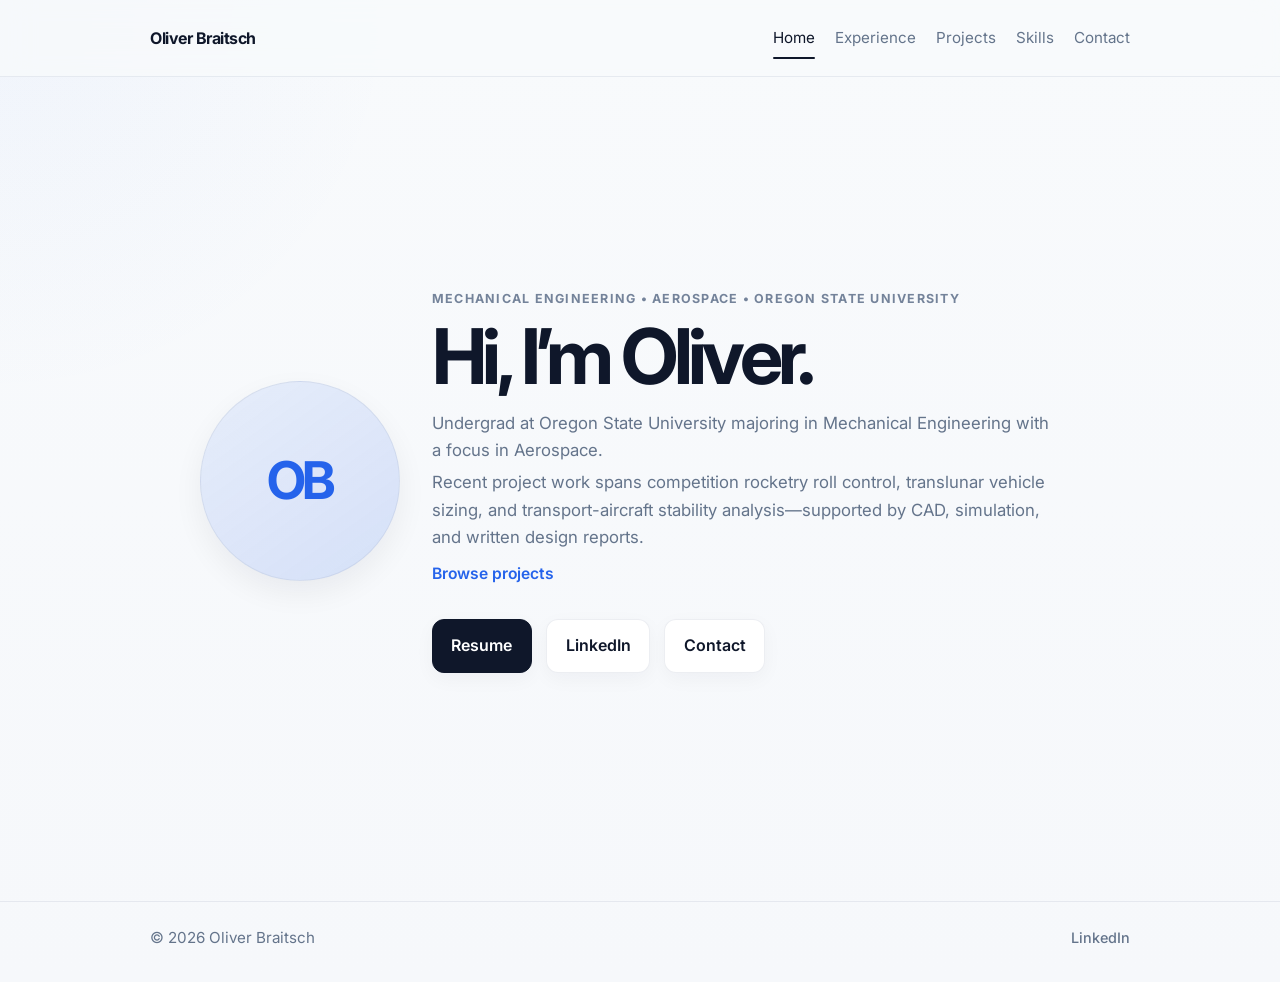
==== commit 5fd55ee4: "Update projects" ====
--- a/index.html
+++ b/index.html
@@ -13,11 +13,11 @@
   <meta property="og:title" content="Oliver Braitsch" />
   <meta property="og:description" content="Mechanical Engineering student at Oregon State University, aerospace focus. Resume, experience, projects, and contact." />
   <meta property="og:url" content="https://obraitsch.github.io/" />
-  <meta property="og:image" content="https://obraitsch.github.io/assets/images/og-image.svg" />
+  <meta property="og:image" content="https://obraitsch.github.io/assets/images/og-image.png" />
   <meta name="twitter:card" content="summary_large_image" />
   <meta name="twitter:title" content="Oliver Braitsch" />
   <meta name="twitter:description" content="Mechanical Engineering student at Oregon State University, aerospace focus. Resume, experience, projects, and contact." />
-  <meta name="twitter:image" content="https://obraitsch.github.io/assets/images/og-image.svg" />
+  <meta name="twitter:image" content="https://obraitsch.github.io/assets/images/og-image.png" />
   <link rel="icon" href="assets/images/favicon.svg" type="image/svg+xml" />
   <link rel="preconnect" href="https://fonts.googleapis.com" />
   <link rel="preconnect" href="https://fonts.gstatic.com" crossorigin />
@@ -75,6 +75,12 @@
         <p class="lead">
           Undergrad at Oregon State University majoring in Mechanical Engineering with a focus in Aerospace.
         </p>
+        <p class="lead home-intro-secondary">
+          Recent project work spans competition rocketry roll control, translunar vehicle sizing, and transport-aircraft stability analysis—supported by CAD, simulation, and written design reports.
+        </p>
+        <p class="home-intro-cta muted">
+          <a class="link-inline" href="projects.html">Browse projects</a>
+        </p>
 
         <div class="home-links fade-in delay-2">
           <a class="button primary" href="assets/files/resume.pdf" target="_blank" rel="noopener noreferrer">Resume</a>
--- a/css/styles.css
+++ b/css/styles.css
@@ -425,6 +425,19 @@
   margin: 0.25rem auto 0;
 }
 
+.home-intro-secondary {
+  margin-top: 1rem;
+}
+
+.home-intro-cta {
+  margin-top: 0.65rem;
+  font-size: 0.98rem;
+}
+
+.home-intro-cta .link-inline {
+  font-weight: 600;
+}
+
 .eportfolio-stack {
   margin-top: 2rem;
 }
@@ -477,6 +490,163 @@
   margin-top: 0.85rem;
 }
 
+.project-card__cta {
+  margin-top: 1rem;
+  padding-top: 1rem;
+  border-top: 1px solid var(--line);
+}
+
+.project-detail-back {
+  margin-bottom: 1.5rem;
+}
+
+.project-detail-back a {
+  font-size: 0.92rem;
+  font-weight: 600;
+  color: var(--muted);
+}
+
+.project-detail-back a:hover {
+  color: var(--accent);
+}
+
+.project-detail-title {
+  margin-bottom: 2rem;
+}
+
+.project-detail-title h1 {
+  margin-bottom: 0.5rem;
+}
+
+.project-detail-title .kicker {
+  margin-bottom: 0.5rem;
+}
+
+.project-detail-section {
+  margin-bottom: 2.75rem;
+}
+
+.project-detail-section:last-of-type {
+  margin-bottom: 0;
+}
+
+.project-detail-section > h2 {
+  margin-bottom: 0.75rem;
+}
+
+.project-detail-note {
+  margin-bottom: 1rem;
+}
+
+.project-detail-section .lead {
+  max-width: 100%;
+}
+
+.project-prose p + p {
+  margin-top: 0.85rem;
+}
+
+.resource-list {
+  list-style: none;
+  margin: 0.75rem 0 0;
+  padding: 0;
+}
+
+.resource-list li {
+  margin-bottom: 0.6rem;
+}
+
+.resource-list a {
+  display: inline-flex;
+  align-items: center;
+  gap: 0.35rem;
+  font-weight: 600;
+  color: var(--accent);
+}
+
+.resource-list a:hover {
+  text-decoration: underline;
+}
+
+.resource-card {
+  padding: 0.85rem 1rem;
+  border-radius: var(--radius);
+  border: 1px solid var(--line);
+  background: var(--surface);
+  margin-bottom: 0.65rem;
+}
+
+.resource-card:last-child {
+  margin-bottom: 0;
+}
+
+.resource-card__label {
+  font-size: 0.78rem;
+  font-weight: 700;
+  text-transform: uppercase;
+  letter-spacing: 0.08em;
+  color: var(--kicker-color);
+  margin-bottom: 0.35rem;
+}
+
+.resource-card p {
+  margin: 0;
+  font-size: 0.95rem;
+  color: var(--muted);
+}
+
+.project-gallery {
+  display: grid;
+  grid-template-columns: repeat(2, minmax(0, 1fr));
+  gap: 0.75rem;
+  margin-top: 0.85rem;
+  max-width: 28rem;
+  margin-left: auto;
+  margin-right: auto;
+}
+
+.gallery-item {
+  background: var(--surface);
+  border: 1px solid var(--line);
+  border-radius: var(--radius);
+  padding: 0.65rem;
+}
+
+.gallery-item__media {
+  width: 100%;
+  height: clamp(6rem, 14vh, 9rem);
+  border: 1px solid var(--line);
+  border-radius: 14px;
+  overflow: hidden;
+  background: var(--surface-solid);
+  display: flex;
+  align-items: center;
+  justify-content: center;
+  padding: 0.35rem;
+  box-sizing: border-box;
+}
+
+.gallery-item__media img {
+  max-width: 100%;
+  max-height: 100%;
+  width: auto;
+  height: auto;
+  object-fit: contain;
+  display: block;
+}
+
+.gallery-item h3 {
+  margin-top: 0.5rem;
+  font-size: 0.92rem;
+}
+
+.gallery-item p {
+  margin-top: 0.3rem;
+  font-size: 0.82rem;
+  color: var(--muted);
+  line-height: 1.45;
+}
+
 .contact-line {
   display: flex;
   align-items: center;
@@ -512,6 +682,17 @@
 .copy-btn[data-copied="true"] {
   color: var(--accent);
   border-color: var(--accent);
+}
+
+.copy-status {
+  text-align: center;
+  font-size: 0.88rem;
+  color: var(--muted);
+  margin-top: 1.25rem;
+  max-width: 36rem;
+  margin-left: auto;
+  margin-right: auto;
+  line-height: 1.5;
 }
 
 .not-found {
@@ -623,6 +804,10 @@
 
   .contact-card {
     width: 100%;
+  }
+
+  .project-gallery {
+    grid-template-columns: 1fr;
   }
 }
 
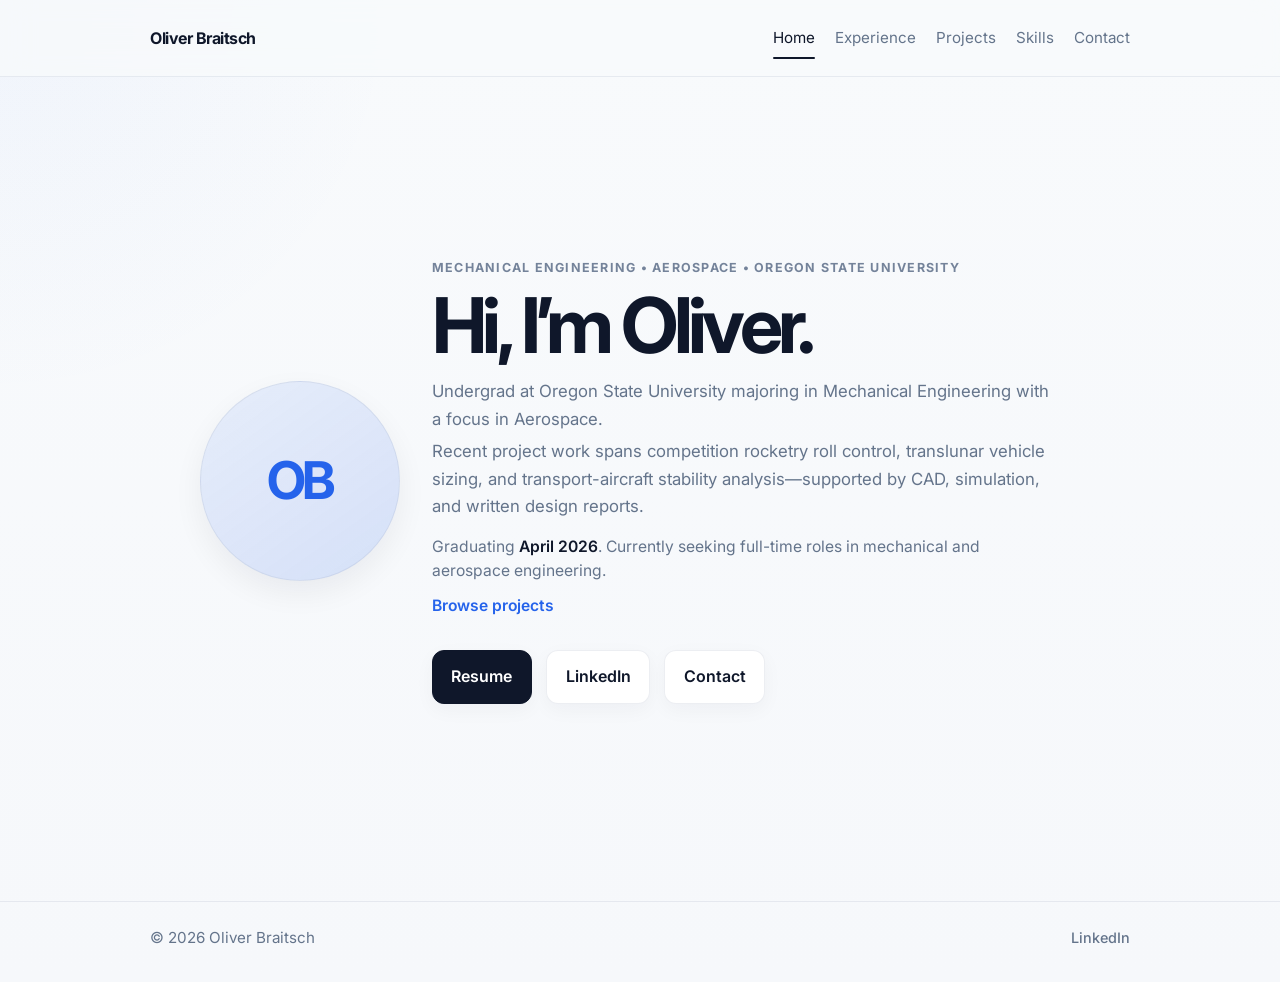
==== commit 05fbd61e: "Update projects" ====
--- a/index.html
+++ b/index.html
@@ -3,7 +3,7 @@
 <head>
   <meta charset="UTF-8" />
   <meta name="viewport" content="width=device-width, initial-scale=1.0" />
-  <meta name="description" content="Oliver Braitsch — Mechanical Engineering student at Oregon State University, aerospace focus. Resume, experience, projects, and contact." />
+  <meta name="description" content="Oliver Braitsch — Mechanical Engineering (Aerospace), Oregon State, graduating April 2026. Seeking full-time mechanical / aerospace roles. Resume, projects, and contact." />
   <meta name="theme-color" content="#f6f8fb" media="(prefers-color-scheme: light)" />
   <meta name="theme-color" content="#0b1120" media="(prefers-color-scheme: dark)" />
   <title>Oliver Braitsch</title>
@@ -11,12 +11,12 @@
   <meta property="og:type" content="website" />
   <meta property="og:site_name" content="Oliver Braitsch" />
   <meta property="og:title" content="Oliver Braitsch" />
-  <meta property="og:description" content="Mechanical Engineering student at Oregon State University, aerospace focus. Resume, experience, projects, and contact." />
+  <meta property="og:description" content="Mechanical Engineering (Aerospace), Oregon State — graduating April 2026. Seeking full-time mechanical / aerospace roles." />
   <meta property="og:url" content="https://obraitsch.github.io/" />
   <meta property="og:image" content="https://obraitsch.github.io/assets/images/og-image.png" />
   <meta name="twitter:card" content="summary_large_image" />
   <meta name="twitter:title" content="Oliver Braitsch" />
-  <meta name="twitter:description" content="Mechanical Engineering student at Oregon State University, aerospace focus. Resume, experience, projects, and contact." />
+  <meta name="twitter:description" content="Mechanical Engineering (Aerospace), Oregon State — graduating April 2026. Seeking full-time mechanical / aerospace roles." />
   <meta name="twitter:image" content="https://obraitsch.github.io/assets/images/og-image.png" />
   <link rel="icon" href="assets/images/favicon.svg" type="image/svg+xml" />
   <link rel="preconnect" href="https://fonts.googleapis.com" />
@@ -78,6 +78,9 @@
         <p class="lead home-intro-secondary">
           Recent project work spans competition rocketry roll control, translunar vehicle sizing, and transport-aircraft stability analysis—supported by CAD, simulation, and written design reports.
         </p>
+        <p class="home-status muted">
+          Graduating <strong>April 2026</strong>. Currently seeking full-time roles in mechanical and aerospace engineering.
+        </p>
         <p class="home-intro-cta muted">
           <a class="link-inline" href="projects.html">Browse projects</a>
         </p>
--- a/css/styles.css
+++ b/css/styles.css
@@ -429,6 +429,18 @@
   margin-top: 1rem;
 }
 
+.home-status {
+  margin-top: 0.85rem;
+  font-size: 0.98rem;
+  line-height: 1.55;
+  max-width: 38rem;
+}
+
+.home-status strong {
+  font-weight: 600;
+  color: var(--text);
+}
+
 .home-intro-cta {
   margin-top: 0.65rem;
   font-size: 0.98rem;
@@ -716,18 +728,21 @@
   display: flex;
   flex-wrap: wrap;
   gap: 0.55rem;
-  margin-top: 0.9rem;
-}
-
-.skill-tags span {
+  margin: 0.9rem 0 0;
+  padding: 0;
+  list-style: none;
+}
+
+.skill-tags li {
   font-size: 0.8rem;
-  line-height: 1;
+  line-height: 1.35;
   padding: 0.5rem 0.72rem;
   border-radius: 999px;
   background: var(--accent-soft);
   border: 1px solid var(--tag-border);
   color: var(--text);
-  white-space: nowrap;
+  white-space: normal;
+  max-width: 100%;
 }
 
 .contact-wrapper {
